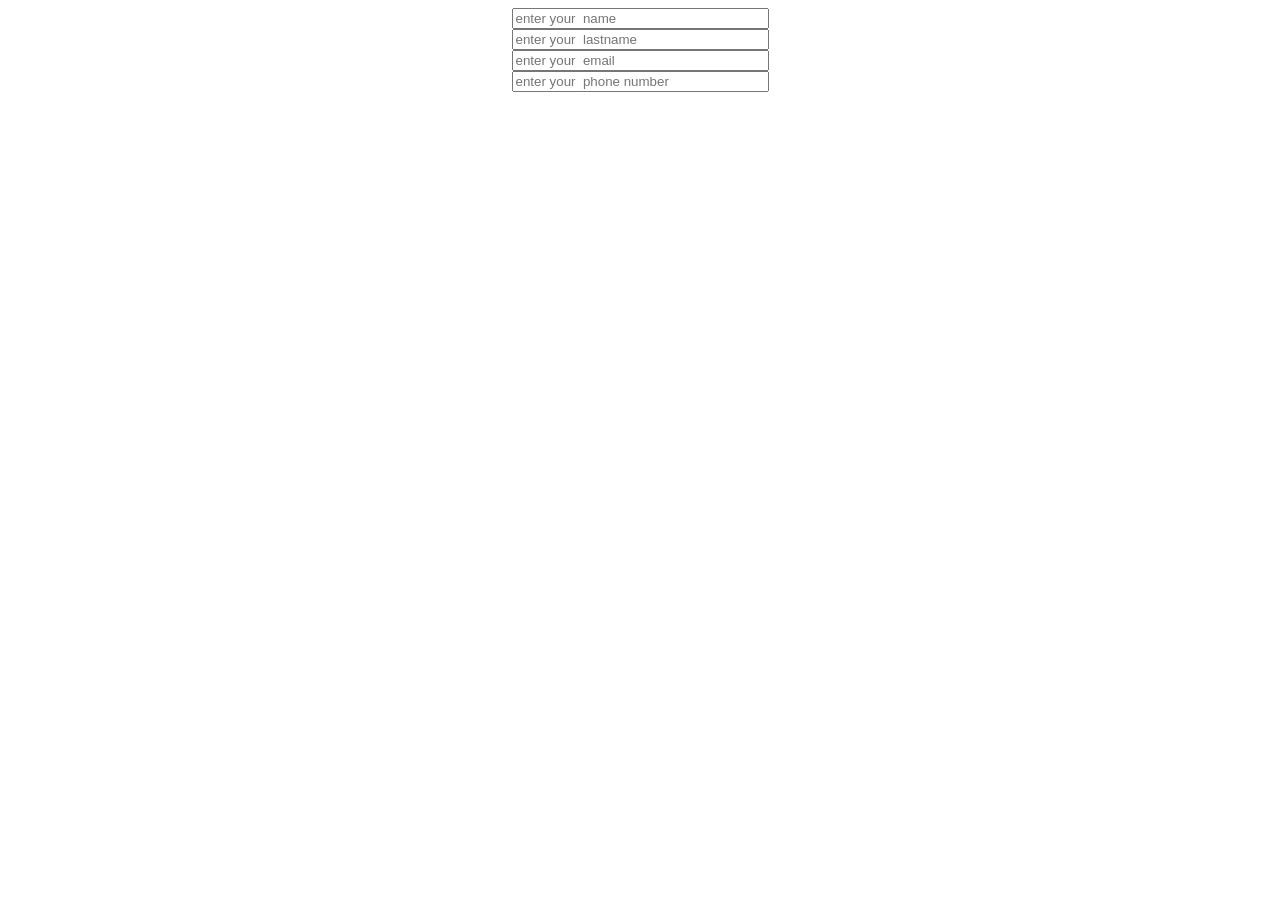
==== HTML PROJECTS/projects5/index.html @ 591d03bf "second commit" ====
<!DOCTYPE html>
<html lang="en">
<head>
    <meta charset="UTF-8">
    <meta name="viewport" content="width=device-width, initial-scale=1.0">
    <title>Document</title>
</head>
<body>
    <center>
    <input type="text" placeholder="enter your  name" size="30" required minlength="8" maxlength="13" >
    <br>
    <input type="password" placeholder="enter your  lastname" size="30" required >
    <br>
    <input type="email" placeholder="enter your  email" size="30" required >
    <br>
    <input type="tel" placeholder="enter your  phone number" size="30" required > 
    </center>
</body>
</html>
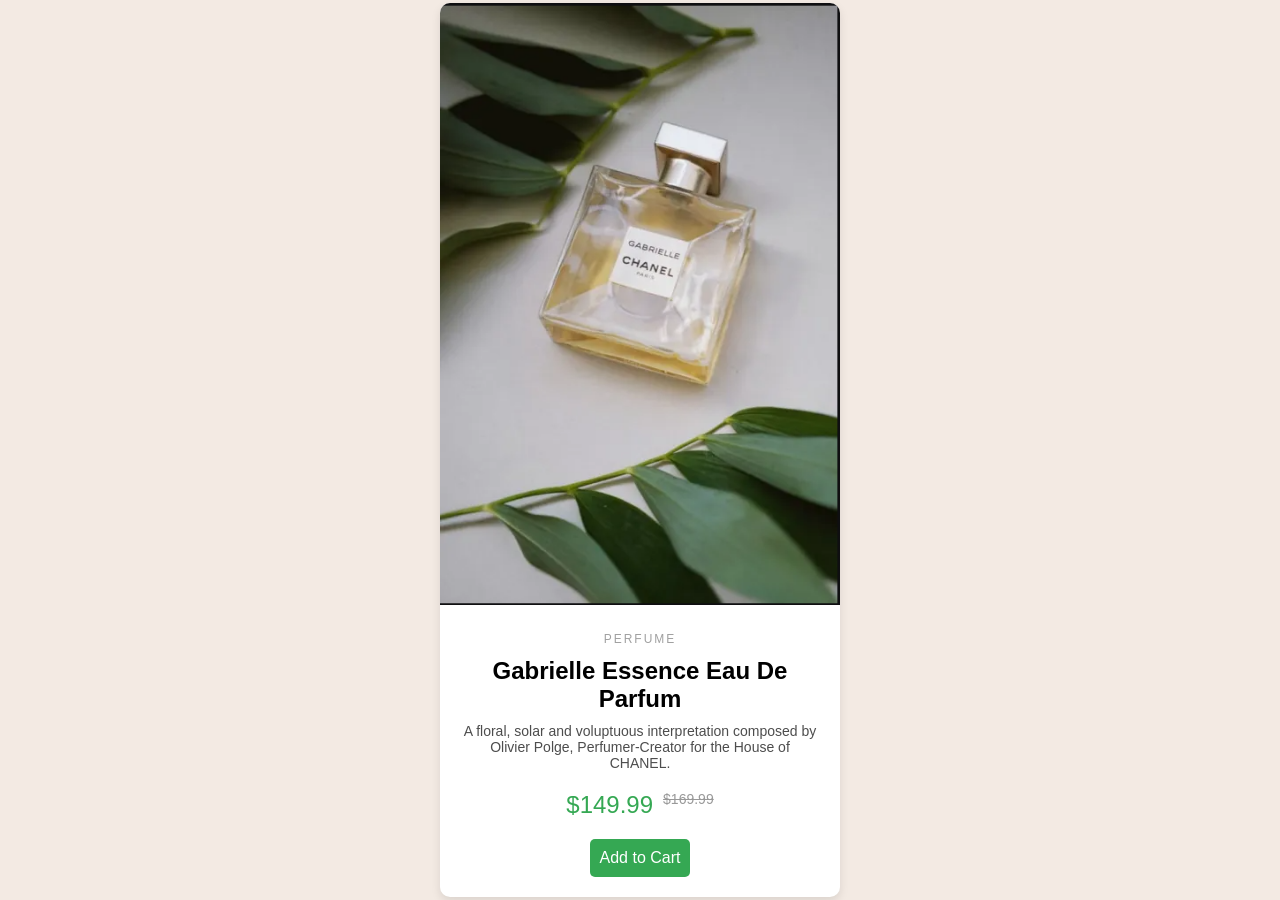
==== commit 9620529e: "second commit" ====
--- a/HTML PROJECTS/projects5/index.html
+++ b/HTML PROJECTS/projects5/index.html
@@ -3,17 +3,24 @@
 <head>
     <meta charset="UTF-8">
     <meta name="viewport" content="width=device-width, initial-scale=1.0">
-    <title>Document</title>
+    <title>Product Card</title>
+    <link rel="stylesheet" href="./style.css">
 </head>
 <body>
-    <center>
-    <input type="text" placeholder="enter your  name" size="30" required minlength="8" maxlength="13" >
-    <br>
-    <input type="password" placeholder="enter your  lastname" size="30" required >
-    <br>
-    <input type="email" placeholder="enter your  email" size="30" required >
-    <br>
-    <input type="tel" placeholder="enter your  phone number" size="30" required > 
-    </center>
+    <div class="product-card">
+        <div class="image-section">
+            <img src="./img/image.png" alt="Gabrielle Essence Eau De Parfum">
+        </div>
+        <div class="details-section">
+            <span class="category">Perfume</span>
+            <h1>Gabrielle Essence Eau De Parfum</h1>
+            <p>A floral, solar and voluptuous interpretation composed by Olivier Polge, Perfumer-Creator for the House of CHANEL.</p>
+            <div class="price">
+                <span class="current-price">$149.99</span>
+                <span class="old-price">$169.99</span>
+            </div>
+            <button class="add-to-cart">Add to Cart</button>
+        </div>
+    </div>
 </body>
-</html>+</html>
--- a/HTML PROJECTS/projects5/style.css
+++ b/HTML PROJECTS/projects5/style.css
@@ -0,0 +1,88 @@
+
+* {
+    margin: 0;
+    padding: 0;
+    box-sizing: border-box;
+}
+
+body {
+    font-family: Arial, sans-serif;
+    background-color: #f3eae3;
+    display: flex;
+    justify-content: center;
+    align-items: center;
+    height: 100vh;
+}
+
+.product-card {
+    display: flex;
+    flex-direction: column;
+    align-items: center;
+    background-color: white;
+    border-radius: 10px;
+    box-shadow: 0 4px 10px rgba(0, 0, 0, 0.1);
+    overflow: hidden;
+    max-width: 400px;
+    width: 100%;
+    text-align: center;
+}
+
+.image-section img {
+    width: 100%;
+    height: auto;
+    object-fit: cover;
+}
+
+.details-section {
+    padding: 20px;
+}
+
+.category {
+    font-size: 12px;
+    letter-spacing: 2px;
+    color: #a0a0a0;
+    text-transform: uppercase;
+}
+
+h1 {
+    font-size: 24px;
+    margin: 10px 0;
+}
+
+p {
+    font-size: 14px;
+    color: #4d4d4d;
+    margin-bottom: 20px;
+}
+
+.price {
+    display: flex;
+    justify-content: center;
+    gap: 10px;
+}
+
+.current-price {
+    font-size: 24px;
+    color: #35a853;
+}
+
+.old-price {
+    font-size: 14px;
+    text-decoration: line-through;
+    color: #999;
+}
+
+.add-to-cart {
+    background-color: #35a853;
+    color: white;
+    padding: 10px;
+    border: none;
+    border-radius: 5px;
+    cursor: pointer;
+    font-size: 16px;
+    margin-top: 20px;
+}
+
+.add-to-cart:hover {
+    background-color: #2c8a45;
+}
